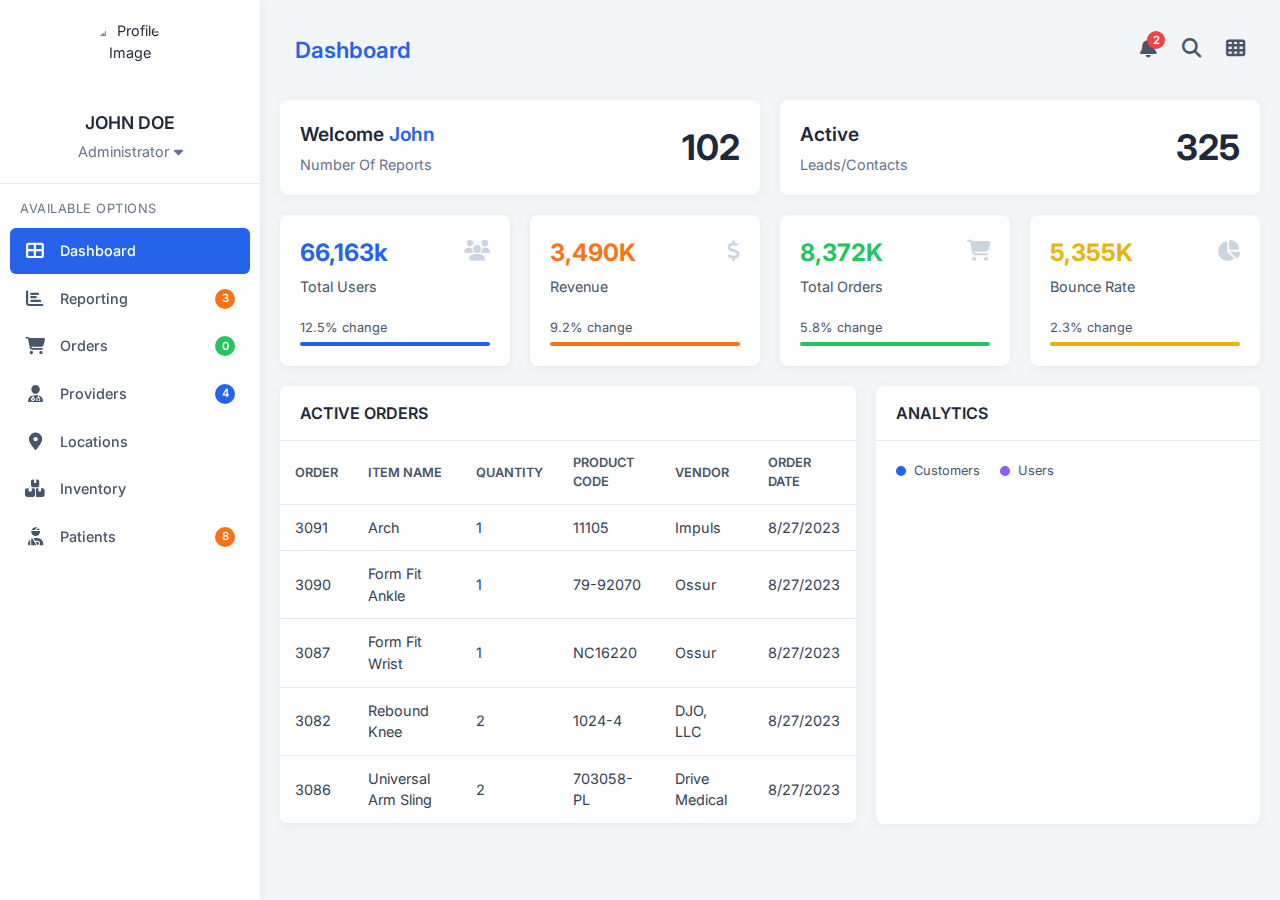
==== index.html @ b2a6c654 "Update and rename blue-dashboard.html to index.html" ====
<!DOCTYPE html>
<html lang="en">
<head>
    <meta charset="UTF-8">
    <meta name="viewport" content="width=device-width, initial-scale=1.0">
    <title>DataViz Dashboard</title>
    <link rel="stylesheet" href="style.css">
    <!-- Font Awesome for icons -->
    <link rel="stylesheet" href="https://cdnjs.cloudflare.com/ajax/libs/font-awesome/6.4.0/css/all.min.css">
    <!-- Chart.js for data visualization -->
    <script src="https://cdn.jsdelivr.net/npm/chart.js"></script>
</head>
<body>
    <div class="app-container">
        <!-- Left Sidebar Navigation -->
        <aside class="sidebar">
            <div class="profile-section">
                <div class="profile-image">
                    <img src="https://ui-avatars.com/api/?name=John+Doe&size=128&background=2563EB&color=fff" alt="Profile Image">
                </div>
                <div class="profile-info">
                    <h2>JOHN DOE</h2>
                    <p class="role">Administrator <i class="fas fa-caret-down"></i></p>
                </div>
            </div>
            
            <div class="nav-label">Available Options</div>
            
            <nav class="sidebar-nav">
                <ul>
                    <li class="nav-item active">
                        <a href="#dashboard">
                            <i class="fas fa-th-large"></i>
                            <span>Dashboard</span>
                        </a>
                    </li>
                    <li class="nav-item">
                        <a href="#reporting">
                            <i class="fas fa-chart-bar"></i>
                            <span>Reporting</span>
                            <span class="badge orange">3</span>
                        </a>
                    </li>
                    <li class="nav-item">
                        <a href="#orders">
                            <i class="fas fa-shopping-cart"></i>
                            <span>Orders</span>
                            <span class="badge green">0</span>
                        </a>
                    </li>
                    <li class="nav-item">
                        <a href="#providers">
                            <i class="fas fa-user-md"></i>
                            <span>Providers</span>
                            <span class="badge blue">4</span>
                        </a>
                    </li>
                    <li class="nav-item">
                        <a href="#locations">
                            <i class="fas fa-map-marker-alt"></i>
                            <span>Locations</span>
                        </a>
                    </li>
                    <li class="nav-item">
                        <a href="#inventory">
                            <i class="fas fa-boxes"></i>
                            <span>Inventory</span>
                        </a>
                    </li>
                    <li class="nav-item">
                        <a href="#patients">
                            <i class="fas fa-user-injured"></i>
                            <span>Patients</span>
                            <span class="badge orange">8</span>
                        </a>
                    </li>
                </ul>
            </nav>
        </aside>

        <!-- Main Content Area -->
        <main class="main-content">
            <!-- Top Header Bar -->
            <header class="header">
                <h1>Dashboard</h1>
                <div class="header-actions">
                    <div class="notifications">
                        <i class="fas fa-bell"></i>
                        <span class="badge red">2</span>
                    </div>
                    <div class="search">
                        <i class="fas fa-search"></i>
                    </div>
                    <div class="app-grid">
                        <i class="fas fa-th"></i>
                    </div>
                </div>
            </header>
            
            <!-- Dashboard Content -->
            <div class="dashboard-content">
                <!-- Welcome Cards -->
                <div class="welcome-stats">
                    <div class="card welcome-card">
                        <div class="welcome-info">
                            <h2>Welcome <span class="highlight">John</span></h2>
                            <p>Number Of Reports</p>
                        </div>
                        <div class="stat-number">102</div>
                    </div>
                    
                    <div class="card active-card">
                        <div class="active-info">
                            <h2>Active</h2>
                            <p>Leads/Contacts</p>
                        </div>
                        <div class="stat-number">325</div>
                    </div>
                </div>
                
                <!-- Metrics Cards -->
                <div class="metrics-grid">
                    <div class="card metric-card">
                        <div class="metric-value blue">66,163k</div>
                        <div class="metric-label">Total Users</div>
                        <div class="metric-icon">
                            <i class="fas fa-users"></i>
                        </div>
                        <div class="change-indicator blue">
                            <span class="percent">12.5% change</span>
                            <div class="indicator-bar"></div>
                        </div>
                    </div>
                    
                    <div class="card metric-card">
                        <div class="metric-value orange">3,490K</div>
                        <div class="metric-label">Revenue</div>
                        <div class="metric-icon">
                            <i class="fas fa-dollar-sign"></i>
                        </div>
                        <div class="change-indicator orange">
                            <span class="percent">9.2% change</span>
                            <div class="indicator-bar"></div>
                        </div>
                    </div>
                    
                    <div class="card metric-card">
                        <div class="metric-value green">8,372K</div>
                        <div class="metric-label">Total Orders</div>
                        <div class="metric-icon">
                            <i class="fas fa-shopping-cart"></i>
                        </div>
                        <div class="change-indicator green">
                            <span class="percent">5.8% change</span>
                            <div class="indicator-bar"></div>
                        </div>
                    </div>
                    
                    <div class="card metric-card">
                        <div class="metric-value yellow">5,355K</div>
                        <div class="metric-label">Bounce Rate</div>
                        <div class="metric-icon">
                            <i class="fas fa-chart-pie"></i>
                        </div>
                        <div class="change-indicator yellow">
                            <span class="percent">2.3% change</span>
                            <div class="indicator-bar"></div>
                        </div>
                    </div>
                </div>
                
                <!-- Orders & Analytics -->
                <div class="content-grid">
                    <div class="card orders-card">
                        <div class="card-header">
                            <h2>ACTIVE ORDERS</h2>
                        </div>
                        <div class="table-container">
                            <table class="data-table">
                                <thead>
                                    <tr>
                                        <th>Order</th>
                                        <th>Item Name</th>
                                        <th>Quantity</th>
                                        <th>Product Code</th>
                                        <th>Vendor</th>
                                        <th>Order Date</th>
                                    </tr>
                                </thead>
                                <tbody>
                                    <tr>
                                        <td>3091</td>
                                        <td>Arch</td>
                                        <td>1</td>
                                        <td>11105</td>
                                        <td>Impuls</td>
                                        <td>8/27/2023</td>
                                    </tr>
                                    <tr>
                                        <td>3090</td>
                                        <td>Form Fit Ankle</td>
                                        <td>1</td>
                                        <td>79-92070</td>
                                        <td>Ossur</td>
                                        <td>8/27/2023</td>
                                    </tr>
                                    <tr>
                                        <td>3087</td>
                                        <td>Form Fit Wrist</td>
                                        <td>1</td>
                                        <td>NC16220</td>
                                        <td>Ossur</td>
                                        <td>8/27/2023</td>
                                    </tr>
                                    <tr>
                                        <td>3082</td>
                                        <td>Rebound Knee</td>
                                        <td>2</td>
                                        <td>1024-4</td>
                                        <td>DJO, LLC</td>
                                        <td>8/27/2023</td>
                                    </tr>
                                    <tr>
                                        <td>3086</td>
                                        <td>Universal Arm Sling</td>
                                        <td>2</td>
                                        <td>703058-PL</td>
                                        <td>Drive Medical</td>
                                        <td>8/27/2023</td>
                                    </tr>
                                </tbody>
                            </table>
                        </div>
                    </div>
                    
                    <div class="card analytics-card">
                        <div class="card-header">
                            <h2>ANALYTICS</h2>
                        </div>
                        <div class="chart-container">
                            <div class="chart-legend">
                                <div class="legend-item">
                                    <span class="legend-dot blue"></span>
                                    <span>Customers</span>
                                </div>
                                <div class="legend-item">
                                    <span class="legend-dot purple"></span>
                                    <span>Users</span>
                                </div>
                            </div>
                            <canvas id="analyticsChart"></canvas>
                        </div>
                    </div>
                </div>
            </div>
        </main>
    </div>

    <script src="blue-dashboard.js"></script>
</body>
</html>
---- style.css ----
/* Import Google Fonts - Inter */
@import url('https://fonts.googleapis.com/css2?family=Inter:wght@300;400;500;600;700&display=swap');

/* CSS Variables */
:root {
    /* Color Palette */
    --primary: #2563EB;
    --primary-dark: #1E40AF;
    --primary-light: #3B82F6;
    --orange: #f97316;
    --green: #22c55e;
    --red: #ef4444;
    --yellow: #eab308;
    --purple: #8b5cf6;
    
    /* Neutrals */
    --white: #ffffff;
    --light-gray: #f3f4f6;
    --gray-100: #f1f5f9;
    --gray-200: #e2e8f0;
    --gray-300: #cbd5e1;
    --gray-400: #94a3b8;
    --gray-500: #64748b;
    --gray-600: #475569;
    --gray-700: #334155;
    --gray-800: #1e293b;
    --gray-900: #0f172a;
    
    /* Dimensions */
    --sidebar-width: 260px;
    --header-height: 60px;
    --card-radius: 8px;
    --shadow: 0 2px 10px rgba(0, 0, 0, 0.05);
    --transition: all 0.3s ease-in-out;
}

/* Reset & Base Styles */
* {
    margin: 0;
    padding: 0;
    box-sizing: border-box;
}

body {
    font-family: 'Inter', -apple-system, BlinkMacSystemFont, sans-serif;
    background-color: #f3f6f9;
    color: var(--gray-800);
    line-height: 1.5;
    font-size: 0.9rem;
}

a {
    text-decoration: none;
    color: inherit;
}

ul {
    list-style: none;
}

h1, h2, h3, h4, h5, h6 {
    margin: 0;
    font-weight: 600;
}

/* Layout Containers */
.app-container {
    display: flex;
    min-height: 100vh;
}

/* Sidebar Styles */
.sidebar {
    width: var(--sidebar-width);
    background-color: white;
    box-shadow: 2px 0 10px rgba(0, 0, 0, 0.05);
    position: fixed;
    top: 0;
    left: 0;
    height: 100vh;
    z-index: 100;
    overflow-y: auto;
}

.profile-section {
    padding: 20px;
    text-align: center;
    display: flex;
    flex-direction: column;
    align-items: center;
    border-bottom: 1px solid var(--gray-200);
}

.profile-image {
    width: 80px;
    height: 80px;
    border-radius: 50%;
    overflow: hidden;
    margin-bottom: 10px;
}

.profile-image img {
    width: 100%;
    height: 100%;
    object-fit: cover;
}

.profile-info h2 {
    font-size: 1.1rem;
    color: var(--gray-800);
    margin-bottom: 5px;
}

.profile-info .role {
    color: var(--gray-500);
    font-size: 0.9rem;
    display: flex;
    align-items: center;
    justify-content: center;
    gap: 5px;
}

.nav-label {
    padding: 15px 20px 10px;
    color: var(--gray-500);
    font-size: 0.8rem;
    text-transform: uppercase;
    letter-spacing: 0.5px;
}

.sidebar-nav {
    padding: 0 10px;
}

.nav-item {
    margin-bottom: 2px;
    position: relative;
}

.nav-item a {
    display: flex;
    align-items: center;
    padding: 12px 15px;
    color: var(--gray-600);
    border-radius: 6px;
    font-weight: 500;
    position: relative;
}

.nav-item a i {
    font-size: 1.1rem;
    margin-right: 15px;
    width: 20px;
    text-align: center;
}

.nav-item a:hover {
    background-color: var(--gray-100);
    color: var(--primary);
}

.nav-item.active a {
    background-color: var(--primary);
    color: white;
}

.badge {
    display: inline-flex;
    align-items: center;
    justify-content: center;
    width: 20px;
    height: 20px;
    border-radius: 50%;
    font-size: 0.7rem;
    font-weight: 600;
    margin-left: auto;
    color: white;
}

.badge.orange {
    background-color: var(--orange);
}

.badge.green {
    background-color: var(--green);
}

.badge.blue {
    background-color: var(--primary);
}

.badge.red {
    background-color: var(--red);
}

/* Main Content Area */
.main-content {
    flex: 1;
    margin-left: var(--sidebar-width);
    padding: 20px;
}

/* Header Styles */
.header {
    display: flex;
    justify-content: space-between;
    align-items: center;
    height: var(--header-height);
    padding: 0 15px;
    margin-bottom: 20px;
}

.header h1 {
    font-size: 1.4rem;
    color: var(--primary);
    font-weight: 600;
}

.header-actions {
    display: flex;
    align-items: center;
    gap: 25px;
}

.header-actions i {
    font-size: 1.2rem;
    color: var(--gray-600);
    cursor: pointer;
}

.notifications {
    position: relative;
}

.notifications .badge {
    position: absolute;
    top: -8px;
    right: -8px;
    width: 18px;
    height: 18px;
}

/* Card Styles */
.card {
    background-color: white;
    border-radius: var(--card-radius);
    box-shadow: var(--shadow);
    overflow: hidden;
    transition: var(--transition);
}

.card:hover {
    box-shadow: 0 5px 15px rgba(0, 0, 0, 0.08);
    transform: translateY(-2px);
}

/* Welcome Cards Layout */
.welcome-stats {
    display: grid;
    grid-template-columns: 1fr 1fr;
    gap: 20px;
    margin-bottom: 20px;
}

.welcome-card, .active-card {
    padding: 20px;
    display: flex;
    justify-content: space-between;
    align-items: center;
}

.welcome-info h2, .active-info h2 {
    font-size: 1.2rem;
    margin-bottom: 5px;
}

.welcome-info p, .active-info p {
    color: var(--gray-500);
    font-size: 0.9rem;
}

.highlight {
    color: var(--primary);
}

.stat-number {
    font-size: 2.2rem;
    font-weight: 700;
    color: var(--gray-800);
}

/* Metrics Grid Layout */
.metrics-grid {
    display: grid;
    grid-template-columns: repeat(4, 1fr);
    gap: 20px;
    margin-bottom: 20px;
}

.metric-card {
    padding: 20px;
    position: relative;
}

.metric-value {
    font-size: 1.5rem;
    font-weight: 700;
    margin-bottom: 5px;
}

.metric-value.blue {
    color: var(--primary);
}

.metric-value.orange {
    color: var(--orange);
}

.metric-value.green {
    color: var(--green);
}

.metric-value.yellow {
    color: var(--yellow);
}

.metric-label {
    color: var(--gray-600);
    font-size: 0.9rem;
}

.metric-icon {
    position: absolute;
    top: 20px;
    right: 20px;
    color: var(--gray-300);
    font-size: 1.3rem;
}

.change-indicator {
    margin-top: 20px;
}

.change-indicator .percent {
    display: block;
    font-size: 0.8rem;
    color: var(--gray-600);
    margin-bottom: 5px;
}

.indicator-bar {
    height: 4px;
    border-radius: 2px;
    width: 100%;
}

.change-indicator.blue .indicator-bar {
    background-color: var(--primary);
}

.change-indicator.orange .indicator-bar {
    background-color: var(--orange);
}

.change-indicator.green .indicator-bar {
    background-color: var(--green);
}

.change-indicator.yellow .indicator-bar {
    background-color: var(--yellow);
}

/* Orders & Analytics Layout */
.content-grid {
    display: grid;
    grid-template-columns: 3fr 2fr;
    gap: 20px;
}

.card-header {
    padding: 15px 20px;
    border-bottom: 1px solid var(--gray-200);
}

.card-header h2 {
    font-size: 1rem;
    font-weight: 600;
    color: var(--gray-800);
}

/* Table Styles */
.table-container {
    overflow-x: auto;
}

.data-table {
    width: 100%;
    border-collapse: collapse;
}

.data-table th,
.data-table td {
    padding: 12px 15px;
    text-align: left;
    border-bottom: 1px solid var(--gray-200);
}

.data-table th {
    font-weight: 600;
    color: var(--gray-600);
    font-size: 0.8rem;
    text-transform: uppercase;
}

.data-table td {
    color: var(--gray-700);
}

.data-table tbody tr:hover {
    background-color: var(--gray-100);
}

/* Chart Styles */
.chart-container {
    padding: 20px;
    height: 350px;
}

.chart-legend {
    display: flex;
    margin-bottom: 15px;
    gap: 20px;
}

.legend-item {
    display: flex;
    align-items: center;
    gap: 8px;
    font-size: 0.8rem;
    color: var(--gray-600);
}

.legend-dot {
    display: inline-block;
    width: 10px;
    height: 10px;
    border-radius: 50%;
}

.legend-dot.blue {
    background-color: var(--primary);
}

.legend-dot.purple {
    background-color: var(--purple);
}

/* Responsive Styles */
@media (max-width: 1200px) {
    .metrics-grid {
        grid-template-columns: repeat(2, 1fr);
    }
    
    .content-grid {
        grid-template-columns: 1fr;
    }
}

@media (max-width: 768px) {
    .sidebar {
        width: 0;
        transition: var(--transition);
    }
    
    .sidebar.show {
        width: var(--sidebar-width);
    }
    
    .main-content {
        margin-left: 0;
    }
    
    .welcome-stats {
        grid-template-columns: 1fr;
    }
    
    .metrics-grid {
        grid-template-columns: 1fr;
    }
    
    .mobile-menu-toggle {
        display: block;
        margin-right: 10px;
    }
}
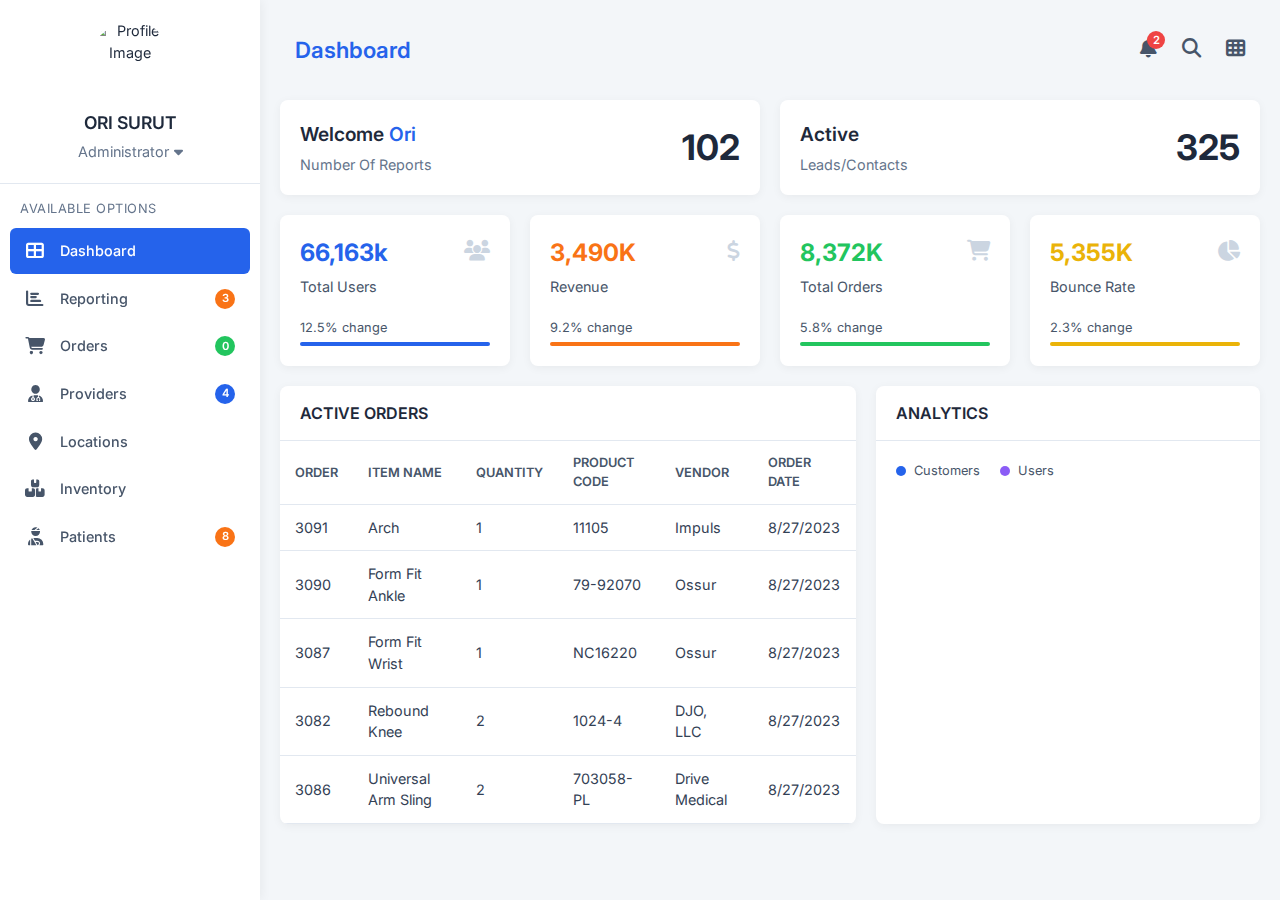
==== commit 9ec71a4d: "Update index.html" ====
--- a/index.html
+++ b/index.html
@@ -19,7 +19,7 @@
                     <img src="https://ui-avatars.com/api/?name=John+Doe&size=128&background=2563EB&color=fff" alt="Profile Image">
                 </div>
                 <div class="profile-info">
-                    <h2>JOHN DOE</h2>
+                    <h2>ORI SURUT</h2>
                     <p class="role">Administrator <i class="fas fa-caret-down"></i></p>
                 </div>
             </div>
@@ -103,7 +103,7 @@
                 <div class="welcome-stats">
                     <div class="card welcome-card">
                         <div class="welcome-info">
-                            <h2>Welcome <span class="highlight">John</span></h2>
+                            <h2>Welcome <span class="highlight">Ori</span></h2>
                             <p>Number Of Reports</p>
                         </div>
                         <div class="stat-number">102</div>
